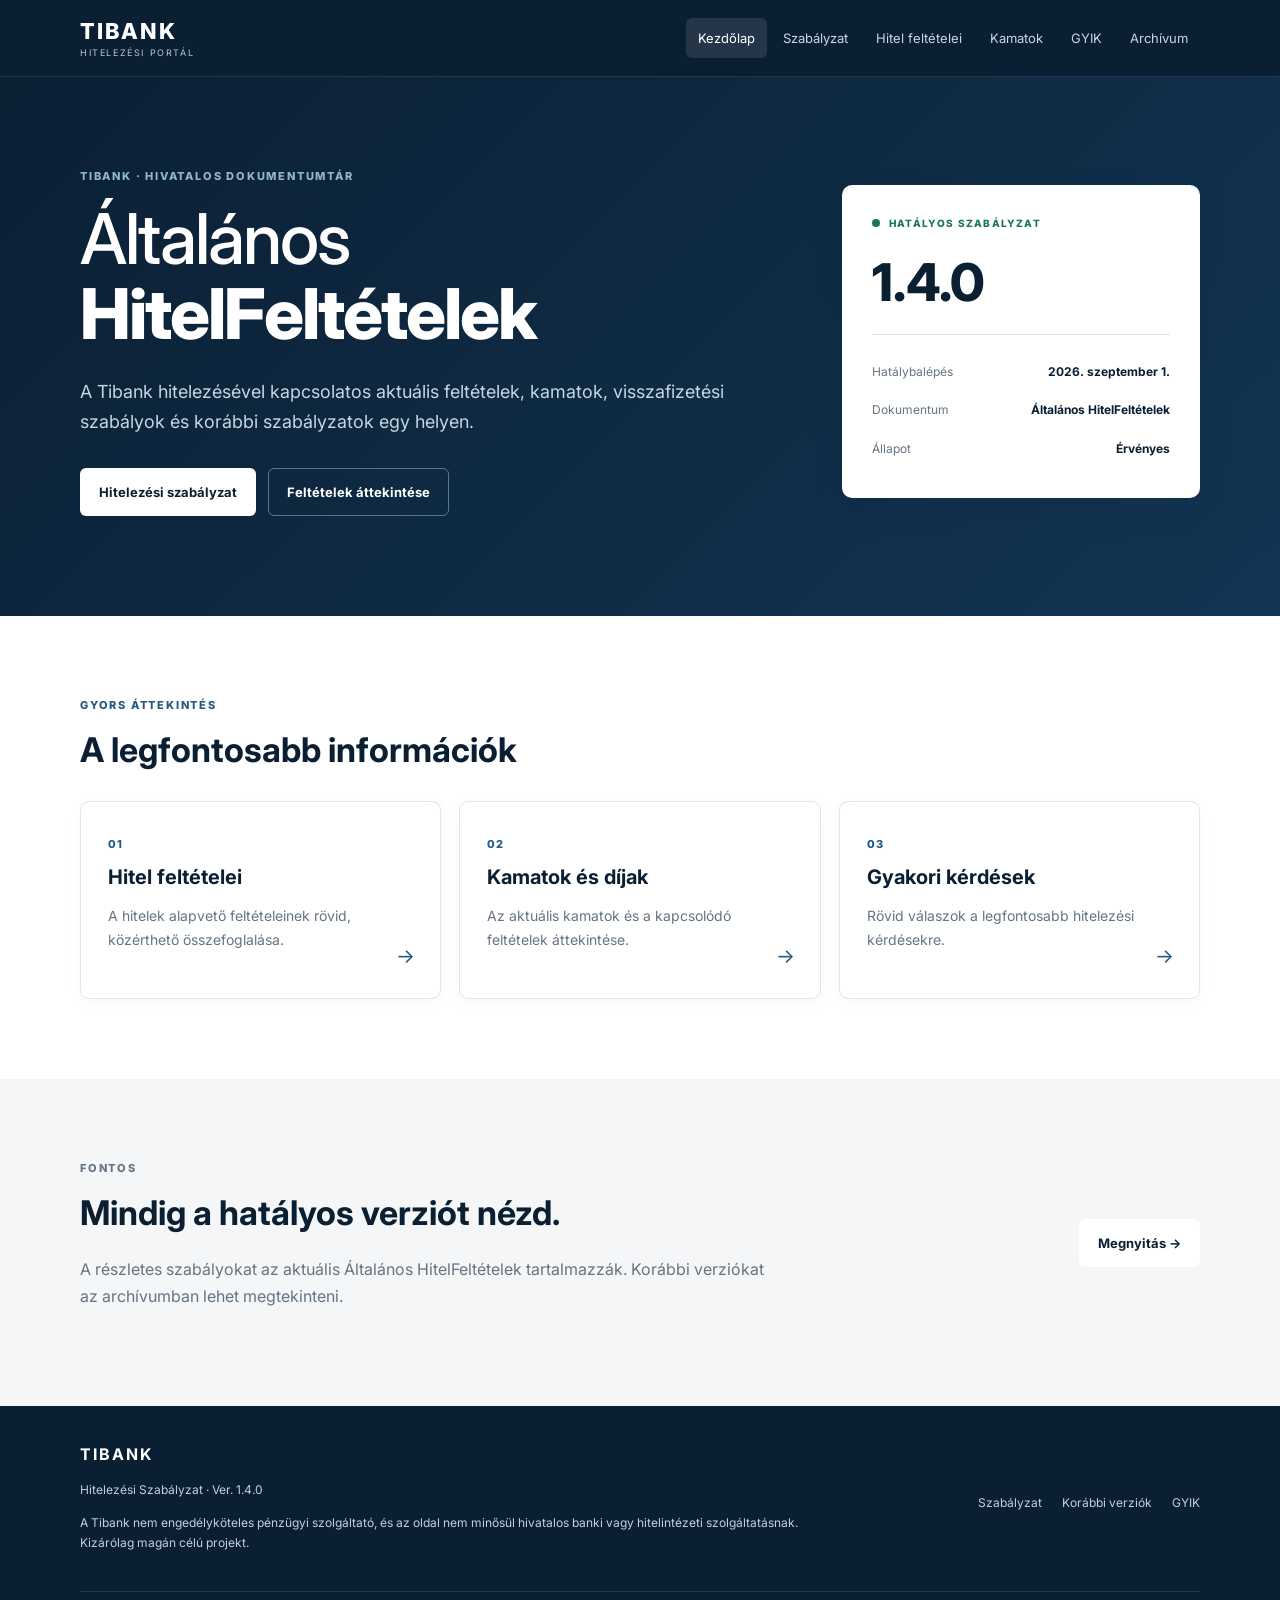
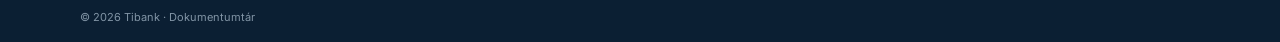
==== index.html @ 131ef3a4 "Add files via upload" ====
<!DOCTYPE html>
<html lang="hu">
<head>
  <meta charset="UTF-8">
  <meta name="viewport" content="width=device-width, initial-scale=1.0">
  <meta name="description" content="Tibank – Hitelezési Szabályzat és általános hitelfeltételek.">
  <title>Tibank | Hitelezési Szabályzat</title>
  <link rel="stylesheet" href="css/style.css">
</head>
<body>
<header class="site-header">
  <div class="container nav-wrap">
    <a class="brand" href="index.html"><span>TIBANK</span><small>HITELEZÉSI PORTÁL</small></a>
    <nav>
      <a class="active" href="index.html">Kezdőlap</a>
      <a href="szabalyzat.html">Szabályzat</a>
      <a href="feltetelek.html">Hitel feltételei</a>
      <a href="kamatok.html">Kamatok</a>
      <a href="gyik.html">GYIK</a>
      <a href="archiv.html">Archívum</a>
    </nav>
  </div>
</header>

<main>
  <section class="hero">
    <div class="container hero-grid">
      <div>
        <p class="eyebrow">TIBANK · HIVATALOS DOKUMENTUMTÁR</p>
        <h1>Általános<br><strong>HitelFeltételek</strong></h1>
        <p class="lead">A Tibank hitelezésével kapcsolatos aktuális feltételek, kamatok, visszafizetési szabályok és korábbi szabályzatok egy helyen.</p>
        <div class="actions">
          <a class="btn primary" href="szabalyzat.html">Hitelezési szabályzat</a>
          <a class="btn secondary" href="feltetelek.html">Feltételek áttekintése</a>
        </div>
      </div>
      <div class="status-card">
        <div class="status-top"><span class="status-dot"></span><span>HATÁLYOS SZABÁLYZAT</span></div>
        <div class="version">1.4.0</div>
        <div class="line"></div>
        <dl>
          <div><dt>Hatálybalépés</dt><dd>2026. szeptember 1.</dd></div>
          <div><dt>Dokumentum</dt><dd>Általános HitelFeltételek</dd></div>
          <div><dt>Állapot</dt><dd>Érvényes</dd></div>
        </dl>
      </div>
    </div>
  </section>

  <section class="section">
    <div class="container">
      <div class="section-head">
        <p class="eyebrow">GYORS ÁTTEKINTÉS</p>
        <h2>A legfontosabb információk</h2>
      </div>
      <div class="cards three">
        <a class="info-card" href="feltetelek.html"><span class="card-no">01</span><h3>Hitel feltételei</h3><p>A hitelek alapvető feltételeinek rövid, közérthető összefoglalása.</p><span class="arrow">→</span></a>
        <a class="info-card" href="kamatok.html"><span class="card-no">02</span><h3>Kamatok és díjak</h3><p>Az aktuális kamatok és a kapcsolódó feltételek áttekintése.</p><span class="arrow">→</span></a>
        <a class="info-card" href="gyik.html"><span class="card-no">03</span><h3>Gyakori kérdések</h3><p>Rövid válaszok a legfontosabb hitelezési kérdésekre.</p><span class="arrow">→</span></a>
      </div>
    </div>
  </section>

  <section class="section muted">
    <div class="container notice">
      <div><p class="eyebrow">FONTOS</p><h2>Mindig a hatályos verziót nézd.</h2><p>A részletes szabályokat az aktuális Általános HitelFeltételek tartalmazzák. Korábbi verziókat az archívumban lehet megtekinteni.</p></div>
      <a class="btn primary" href="szabalyzat.html">Megnyitás →</a>
    </div>
  </section>
</main>

<footer>
  <div class="container footer-grid">
    <div><strong>TIBANK</strong><p>Hitelezési Szabályzat · Ver. 1.4.0</p><p>A Tibank nem engedélyköteles pénzügyi szolgáltató, és az oldal nem minősül hivatalos banki vagy hitelintézeti szolgáltatásnak.<br>Kizárólag magán célú projekt.</p></div>
    <div><a href="szabalyzat.html">Szabályzat</a><a href="archiv.html">Korábbi verziók</a><a href="gyik.html">GYIK</a></div>
  </div>
  <div class="container footer-bottom">© 2026 Tibank · Dokumentumtár</div>
</footer>
</body>
</html>
---- css/style.css ----
@import url('https://fonts.googleapis.com/css2?family=Inter:wght@400;500;600;700;800&display=swap');

:root{
  --navy:#0b1f33; --blue:#163a5c; --blue2:#245982; --text:#1f2933;
  --muted:#667483; --bg:#f4f6f8; --white:#fff; --border:#dfe5ea;
  --success:#18794e; --success-bg:#e8f5ee; --shadow:0 12px 35px rgba(11,31,51,.08);
}
*{box-sizing:border-box}
html{scroll-behavior:smooth}
body{margin:0;font-family:Inter,Arial,sans-serif;color:var(--text);background:var(--white);line-height:1.7}
a{color:inherit;text-decoration:none}
.container{width:min(1120px,calc(100% - 40px));margin:auto}
.site-header{background:var(--navy);color:#fff;border-bottom:1px solid rgba(255,255,255,.1)}
.nav-wrap{min-height:76px;display:flex;align-items:center;justify-content:space-between;gap:25px}
.brand{display:flex;flex-direction:column;line-height:1}
.brand span{font-size:22px;font-weight:800;letter-spacing:2px}
.brand small{margin-top:6px;font-size:9px;letter-spacing:1.6px;color:#b9c8d6}
nav{display:flex;align-items:center;gap:4px;flex-wrap:wrap;justify-content:flex-end}
nav a{padding:9px 12px;border-radius:6px;font-size:13px;color:#cbd6e0}
nav a:hover,nav a.active{background:rgba(255,255,255,.1);color:#fff}
.hero{background:linear-gradient(135deg,var(--navy),#123553);color:#fff;padding:90px 0 100px}
.hero-grid{display:grid;grid-template-columns:1.45fr .75fr;gap:70px;align-items:center}
.eyebrow{font-size:11px;font-weight:800;letter-spacing:1.8px;color:var(--blue2);margin:0 0 15px}
.hero .eyebrow,.page-hero .eyebrow{color:#91b4d0}
h1{font-size:clamp(42px,6vw,70px);line-height:1.08;letter-spacing:-2px;margin:0 0 25px;font-weight:500}
h1 strong{font-weight:800}
h2{font-size:34px;line-height:1.2;margin:0 0 22px;color:var(--navy)}
h3{font-size:20px;line-height:1.3;margin:8px 0 10px;color:var(--navy)}
.lead{font-size:18px;color:#c8d5e0;max-width:680px}
.lead.narrow{max-width:720px;color:#5d6d7d}
.actions{display:flex;gap:12px;margin-top:30px;flex-wrap:wrap}
.btn{display:inline-flex;align-items:center;justify-content:center;padding:12px 18px;border-radius:6px;font-size:13px;font-weight:700;border:1px solid transparent;transition:.2s}
.btn.primary{background:#fff;color:var(--navy)}
.btn.primary:hover{transform:translateY(-1px);box-shadow:0 8px 20px rgba(0,0,0,.15)}
.btn.secondary{border-color:#b9c7d3;background:#fff;color:var(--navy)}
.hero .btn.secondary{background:transparent;color:#fff;border-color:#5b7690}
.status-card{background:#fff;color:var(--navy);border-radius:10px;padding:30px;box-shadow:var(--shadow)}
.status-top{display:flex;align-items:center;gap:9px;font-size:10px;font-weight:800;letter-spacing:1.2px;color:var(--success)}
.status-dot{width:8px;height:8px;background:var(--success);border-radius:50%}
.version{font-size:52px;font-weight:800;line-height:1;margin:25px 0}
.line{height:1px;background:var(--border);margin-bottom:18px}
dl{margin:0} dl div{display:flex;justify-content:space-between;gap:15px;padding:9px 0;font-size:12px} dt{color:var(--muted)}dd{margin:0;font-weight:700;text-align:right}
.section{padding:80px 0}.section.muted{background:var(--bg)}
.section-head{margin-bottom:30px}.cards{display:grid;gap:18px}.cards.three{grid-template-columns:repeat(3,1fr)}.cards.two{grid-template-columns:repeat(2,1fr)}
.info-card,.detail-card{background:#fff;border:1px solid var(--border);border-radius:9px;padding:27px;position:relative;box-shadow:0 4px 16px rgba(11,31,51,.03)}
.info-card{transition:.2s}.info-card:hover{transform:translateY(-3px);box-shadow:var(--shadow)}
.card-no,.detail-card>span{font-size:11px;font-weight:800;color:var(--blue2);letter-spacing:1px}
.arrow{position:absolute;right:25px;bottom:25px;font-size:20px;color:var(--blue2)}
.info-card p,.detail-card p{color:var(--muted);font-size:14px;margin-bottom:20px}
.notice{display:flex;justify-content:space-between;align-items:center;gap:40px}.notice p{max-width:700px;color:var(--muted)}
footer{background:var(--navy);color:#c4d0da;padding:35px 0 0}.footer-grid{display:flex;justify-content:space-between;gap:30px}.footer-grid strong{color:#fff;letter-spacing:2px}.footer-grid p{font-size:12px}.footer-grid div:last-child{display:flex;gap:20px;align-items:center}.footer-grid a{font-size:12px}.footer-bottom{border-top:1px solid rgba(255,255,255,.1);margin-top:25px;padding:16px 0;font-size:11px;color:#8194a5}
.page-hero{background:var(--navy);color:#fff;padding:62px 0}.page-hero h1{font-size:52px;letter-spacing:-1.5px}.meta{display:flex;gap:10px;align-items:center;flex-wrap:wrap;color:#c6d3de;font-size:12px}.badge{display:inline-block;background:var(--success-bg);color:var(--success);font-size:9px;font-weight:800;letter-spacing:1px;padding:5px 8px;border-radius:4px}.badge.old{background:#edf0f3;color:#687786}
.document-layout{display:grid;grid-template-columns:230px 1fr;gap:55px;align-items:start}.toc{position:sticky;top:20px;border-left:2px solid var(--border);padding-left:18px}.toc strong{display:block;margin-bottom:10px;color:var(--navy);font-size:13px}.toc a{display:block;font-size:12px;color:var(--muted);padding:5px 0}.toc a:hover{color:var(--blue2)}
.document{max-width:760px}.document h2{font-size:25px;margin-top:45px}.document p{color:#536271;font-size:15px}.callout{border-left:4px solid var(--blue2);background:#f1f5f8;padding:18px 20px;margin:25px 0}.callout p{margin:4px 0 0}.callout.warning{border-left-color:#b7791f;background:#fff8e8}
.rate-table{border:1px solid var(--border);border-radius:9px;overflow:hidden;margin-bottom:25px}.rate-row{display:grid;grid-template-columns:1fr 160px;padding:18px 22px;border-bottom:1px solid var(--border)}.rate-row:last-child{border-bottom:0}.rate-row.head{background:var(--navy);color:#fff;font-size:12px;font-weight:700}.rate-row:not(.head) strong{text-align:right;color:var(--navy);font-size:20px}
.center-action{text-align:center;margin-top:35px}
.faq{max-width:850px}.faq details{border:1px solid var(--border);border-radius:8px;margin-bottom:12px;padding:0 20px}.faq summary{cursor:pointer;font-weight:700;color:var(--navy);padding:20px 0}.faq p{color:var(--muted);font-size:14px;padding:0 0 20px;margin:0}
.archive-item{display:flex;justify-content:space-between;align-items:center;gap:20px;padding:25px;border:1px solid var(--border);border-radius:9px;margin-bottom:14px}.archive-item.current{border-left:4px solid var(--success)}.archive-item p{color:var(--muted);font-size:13px;margin:4px 0}.archive-item h3{margin:8px 0 0}.muted-text{font-size:12px;color:#8a98a4}
@media(max-width:850px){.nav-wrap{align-items:flex-start;padding:18px 0;flex-direction:column}.nav-wrap nav{justify-content:flex-start}.hero-grid{grid-template-columns:1fr;gap:35px}.cards.three,.cards.two{grid-template-columns:1fr}.document-layout{grid-template-columns:1fr}.toc{position:static}.page-hero h1{font-size:42px}.notice,.footer-grid{flex-direction:column;align-items:flex-start}.footer-grid div:last-child{flex-wrap:wrap}}
@media(max-width:520px){.container{width:min(100% - 28px,1120px)}.hero{padding:60px 0 70px}h1{font-size:42px}.section{padding:55px 0}.status-card{padding:22px}.rate-row{grid-template-columns:1fr 90px}.archive-item{align-items:flex-start;flex-direction:column}nav a{padding:7px 8px;font-size:12px}}
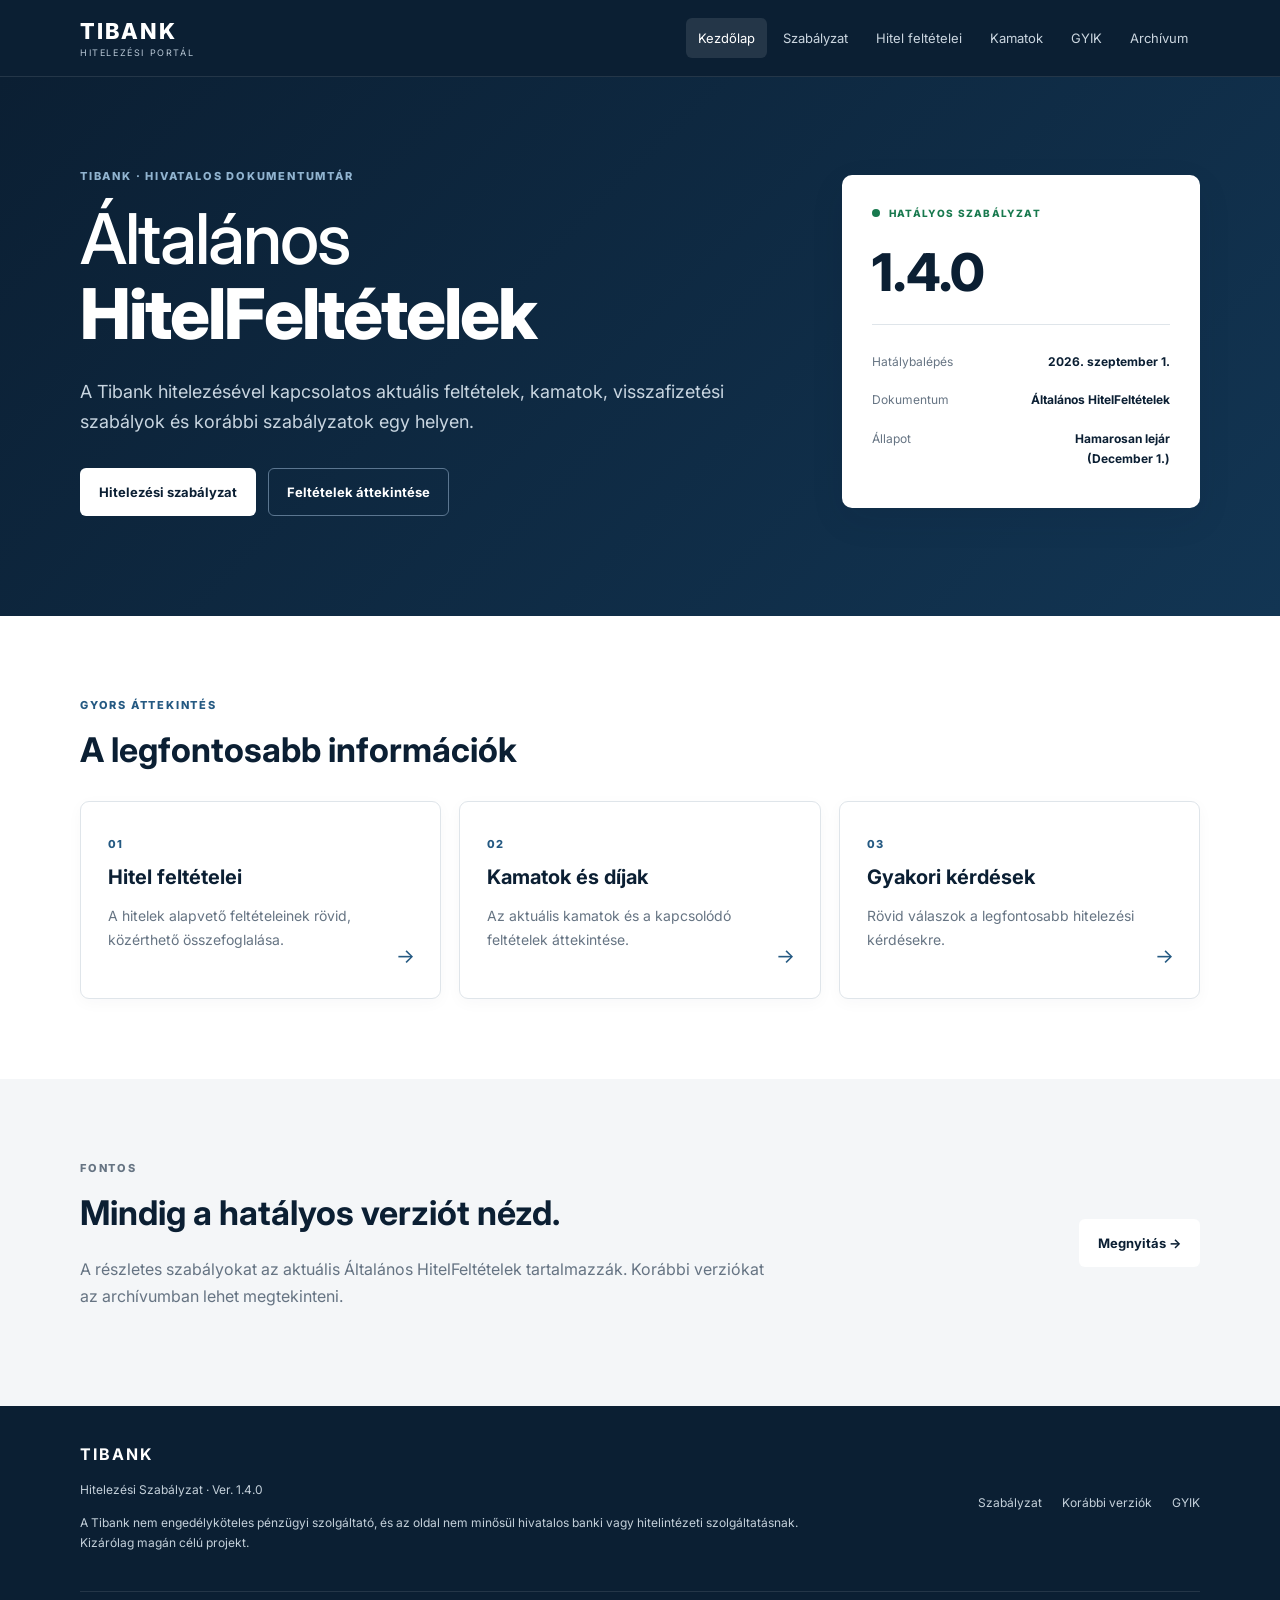
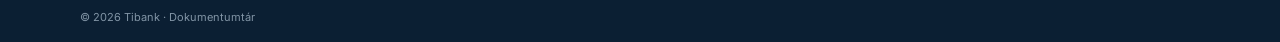
==== commit ecbb57cb: "Update index.html Lejárat setup test" ====
--- a/index.html
+++ b/index.html
@@ -41,7 +41,7 @@
         <dl>
           <div><dt>Hatálybalépés</dt><dd>2026. szeptember 1.</dd></div>
           <div><dt>Dokumentum</dt><dd>Általános HitelFeltételek</dd></div>
-          <div><dt>Állapot</dt><dd>Érvényes</dd></div>
+          <div><dt>Állapot</dt><dd>Hamarosan lejár<br>(December 1.)</dd></div>
         </dl>
       </div>
     </div>
